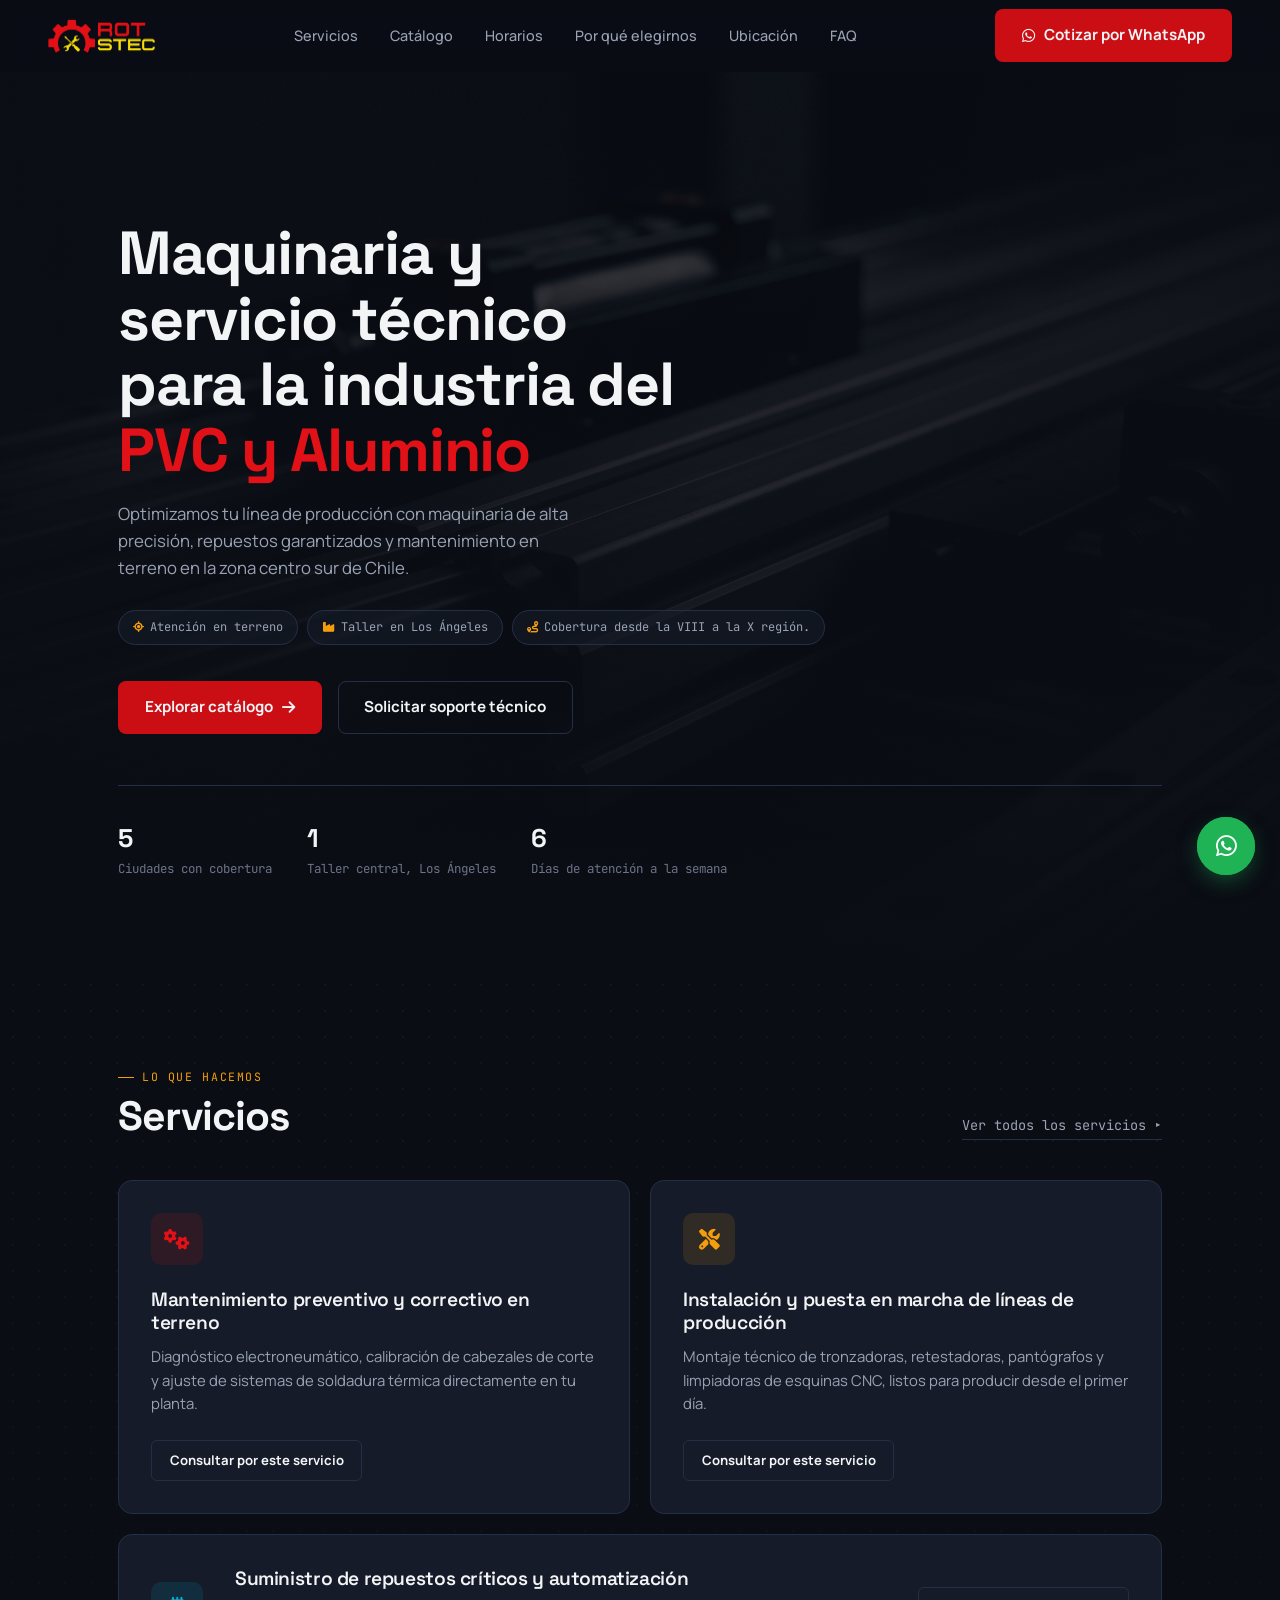
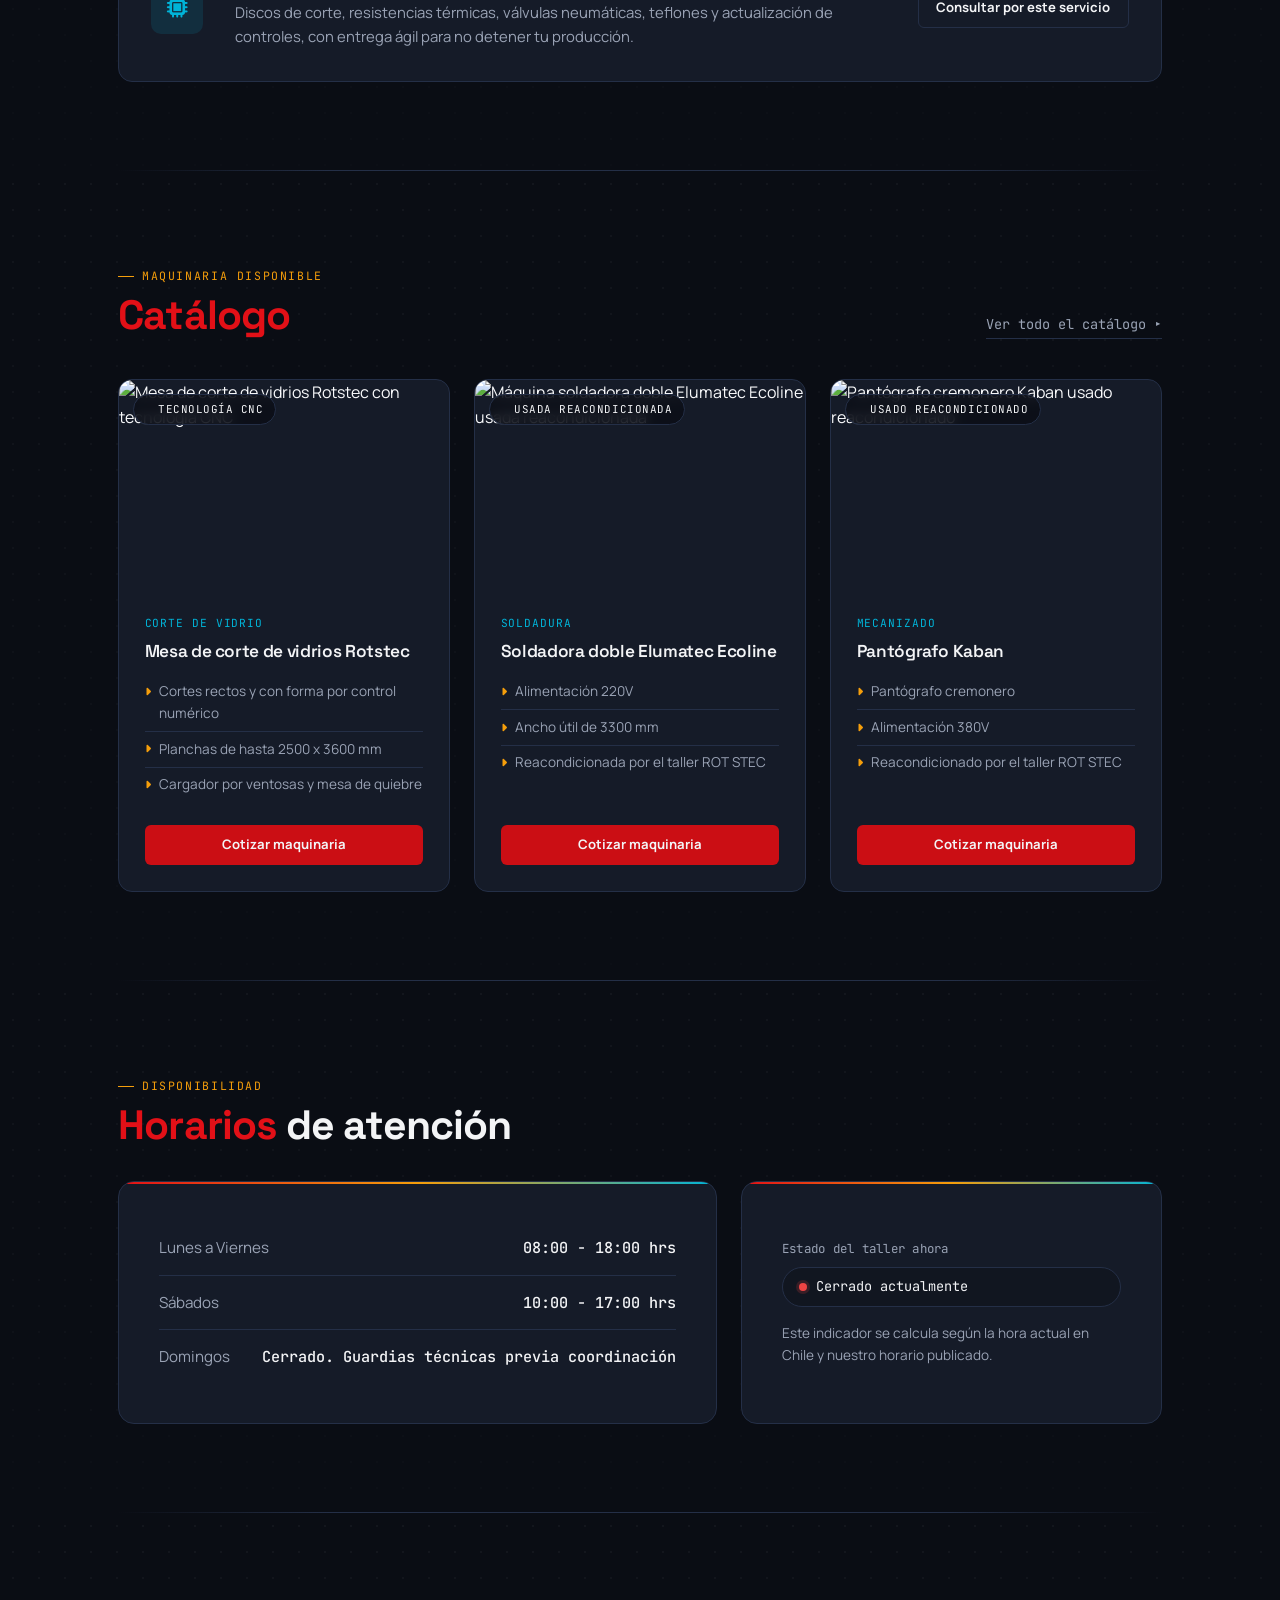
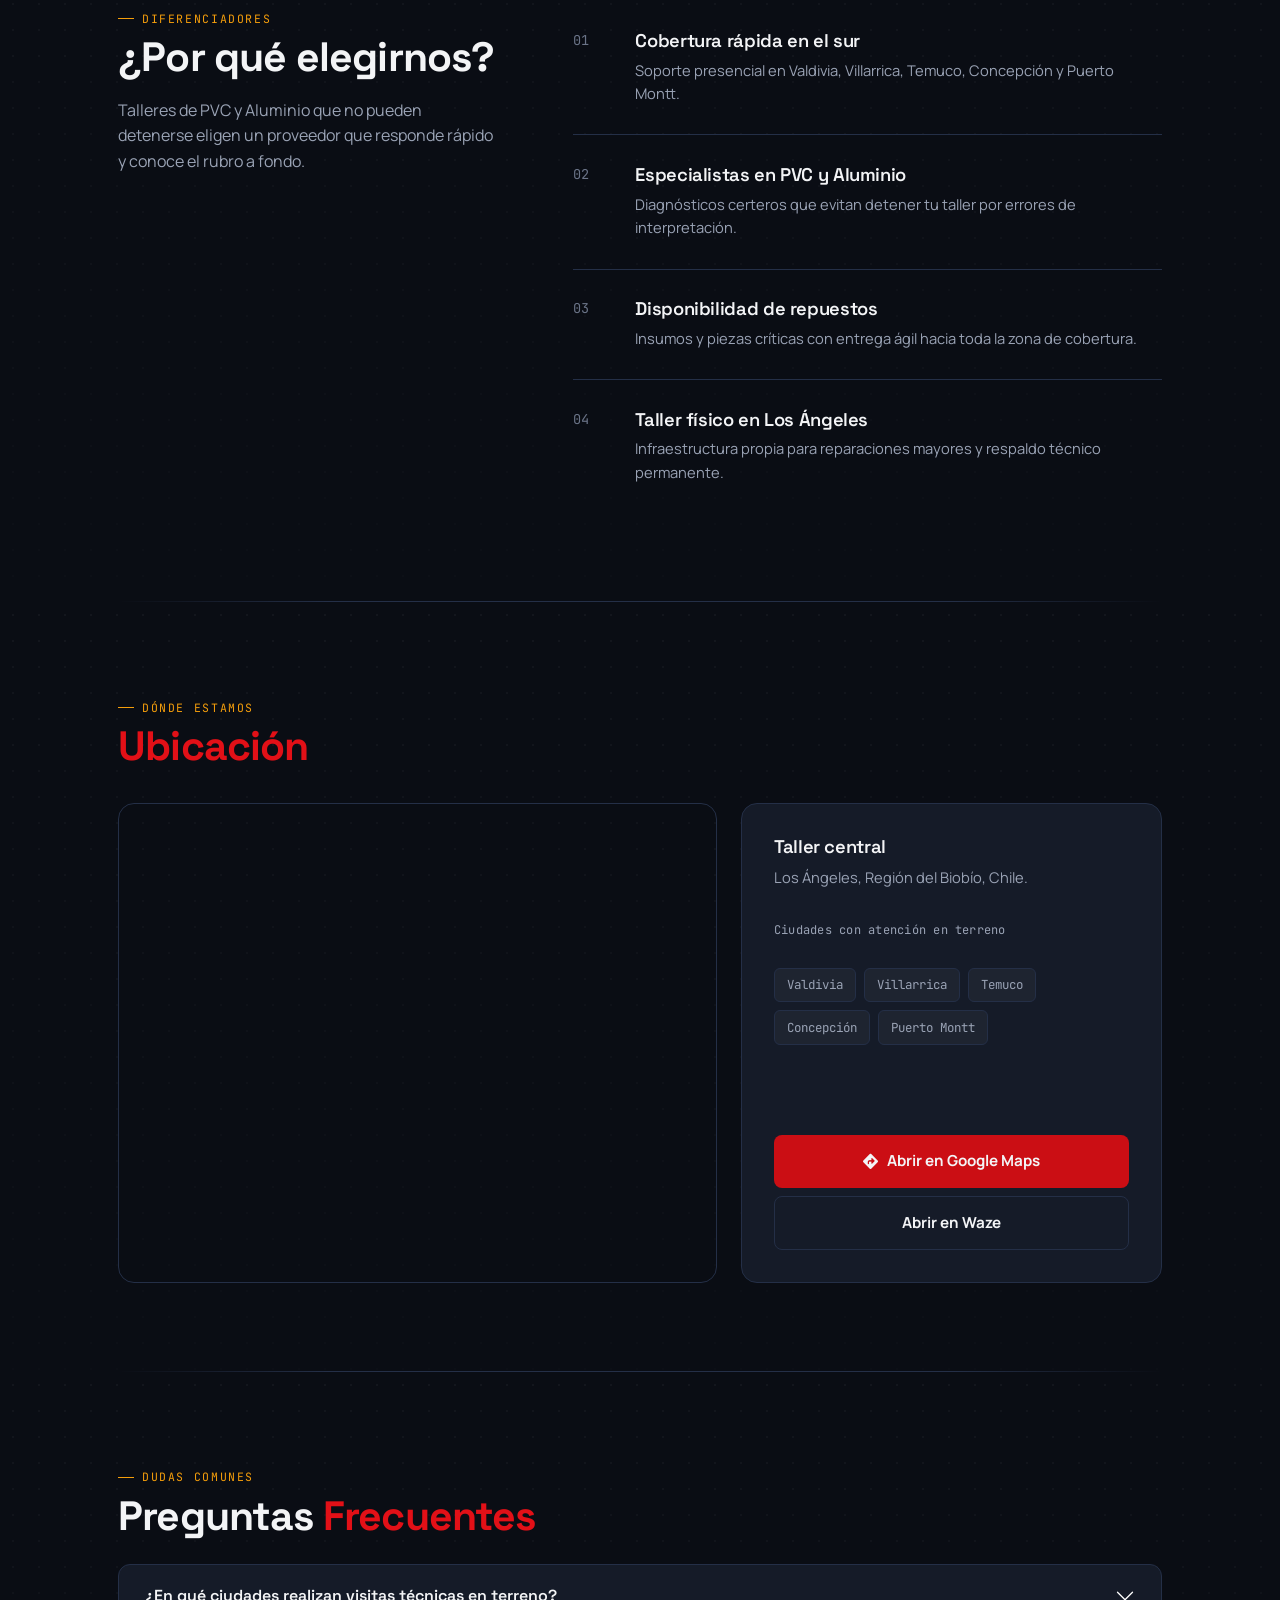
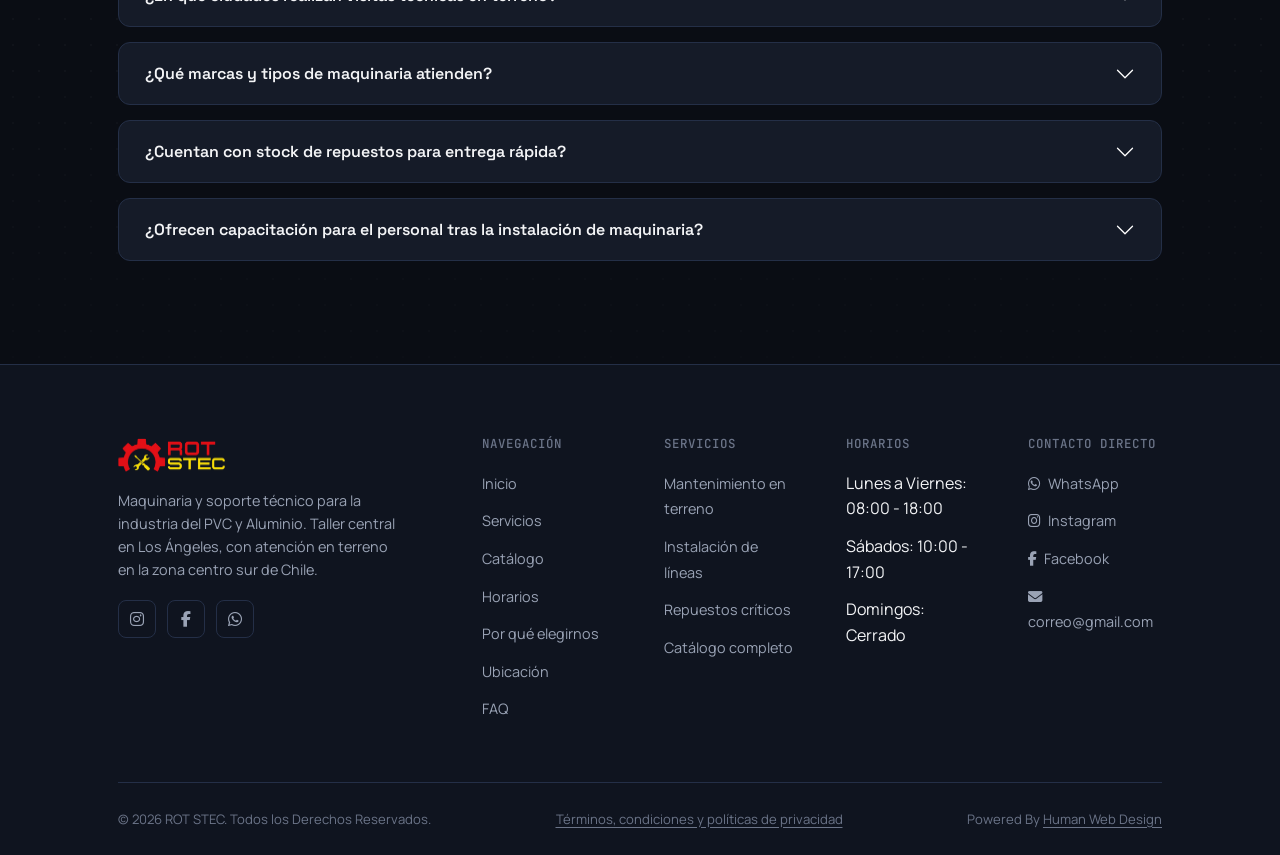
==== index.html @ ff7101bb "first commit" ====
<!DOCTYPE html>
<html lang="es">
<head>
<meta charset="UTF-8">
<meta name="viewport" content="width=device-width, initial-scale=1.0">
<title>ROT STEC | Maquinaria y Servicio Técnico para PVC y Aluminio</title>
<meta name="description" content="Maquinaria industrial, repuestos críticos y servicio técnico en terreno para talleres de PVC y Aluminio en Valdivia, Villarrica, Temuco, Concepción y Puerto Montt. Taller central en Los Ángeles, Biobío.">

<link rel="preconnect" href="https://fonts.googleapis.com">
<link rel="preconnect" href="https://fonts.gstatic.com" crossorigin>
<link href="https://fonts.googleapis.com/css2?family=Space+Grotesk:wght@500;600;700&family=Manrope:wght@400;500;600;700;800&family=JetBrains+Mono:wght@400;500&display=swap" rel="stylesheet">

<link href="https://cdn.jsdelivr.net/npm/bootstrap@5.3.3/dist/css/bootstrap.min.css" rel="stylesheet">
<link rel="stylesheet" href="https://cdnjs.cloudflare.com/ajax/libs/font-awesome/6.5.1/css/all.min.css">
<link rel="stylesheet" href="assets/css/style.css">
</head>
<body>

<!-- ===================== WHATSAPP FLOTANTE ===================== -->
<a class="wa-float" href="https://wa.me/569XXXXXXXX?text=Hola%20ROT%20STEC,%20necesito%20cotizar%20maquinaria%20o%20servicio%20técnico" target="_blank" rel="noopener noreferrer" aria-label="Escríbenos por WhatsApp">
  <i class="fa-brands fa-whatsapp"></i>
  <span class="wa-tooltip">¡Escríbenos por WhatsApp!</span>
</a>

<!-- ===================== NAVBAR ===================== -->
<nav class="navbar-custom" id="mainNavbar">
  <div class="container-fluid px-3 px-lg-5">
    <div class="nav-inner">
      <a href="index.html" class="brand-logo">
        <img src="logo.png" alt="ROT STEC" onerror="this.style.display='none'; this.nextElementSibling.style.display='flex';">
      </a>

      <div class="nav-links">
        <a href="servicios.html" class="nav-link-custom">Servicios</a>
        <a href="catalogo.html" class="nav-link-custom">Catálogo</a>
        <a href="#horarios" class="nav-link-custom">Horarios</a>
        <a href="#por-que-elegirnos" class="nav-link-custom">Por qué elegirnos</a>
        <a href="#ubicacion" class="nav-link-custom">Ubicación</a>
        <a href="#faq" class="nav-link-custom">FAQ</a>
      </div>

      <div class="d-flex align-items-center gap-2">
        <a href="https://wa.me/569XXXXXXXX?text=Hola%20ROT%20STEC,%20necesito%20cotizar%20maquinaria%20o%20servicio%20técnico" target="_blank" rel="noopener noreferrer" class="btn-custom btn-primary-custom d-none d-lg-inline-flex">
          <i class="fa-brands fa-whatsapp"></i> Cotizar por WhatsApp
        </a>
        <button class="navbar-toggler-custom" id="menuToggle" aria-label="Abrir menú" aria-expanded="false">
          <i class="fa-solid fa-bars" id="menuIcon"></i>
        </button>
      </div>
    </div>
  </div>

  <div class="mobile-menu" id="mobileMenu">
    <a href="servicios.html" class="nav-link-custom">Servicios</a>
    <a href="catalogo.html" class="nav-link-custom">Catálogo</a>
    <a href="#horarios" class="nav-link-custom">Horarios</a>
    <a href="#por-que-elegirnos" class="nav-link-custom">Por qué elegirnos</a>
    <a href="#ubicacion" class="nav-link-custom">Ubicación</a>
    <a href="#faq" class="nav-link-custom">FAQ</a>
    <a href="https://wa.me/569XXXXXXXX?text=Hola%20ROT%20STEC,%20necesito%20cotizar%20maquinaria%20o%20servicio%20técnico" target="_blank" rel="noopener noreferrer" class="btn-custom btn-primary-custom justify-content-center mt-2">
      <i class="fa-brands fa-whatsapp"></i> Cotizar por WhatsApp
    </a>
  </div>
</nav>

<!-- ===================== HERO ===================== -->
<header class="hero">
  <div class="hero-bg"></div>
  <div class="container hero-content px-3 px-lg-5">
    <h1 class="hero-title mt-3">Maquinaria y servicio técnico para la industria del <span class="hl">PVC y Aluminio</span></h1>
    <p class="hero-sub">Optimizamos tu línea de producción con maquinaria de alta precisión, repuestos garantizados y mantenimiento en terreno en la zona centro sur de Chile.</p>

    <div class="hero-badges">
      <span class="hero-badge"><i class="fa-solid fa-location-crosshairs"></i> Atención en terreno</span>
      <span class="hero-badge"><i class="fa-solid fa-industry"></i> Taller en Los Ángeles</span>
      <span class="hero-badge"><i class="fa-solid fa-route"></i> Cobertura desde la VIII a la X región.</span>
    </div>

    <div class="hero-cta">
      <a href="catalogo.html" class="btn-custom btn-primary-custom">Explorar catálogo <i class="fa-solid fa-arrow-right"></i></a>
      <a href="servicios.html" class="btn-custom btn-outline-custom">Solicitar soporte técnico</a>
    </div>

    <div class="hero-stats">
      <div>
        <div class="hero-stat-num">5</div>
        <div class="hero-stat-label">Ciudades con cobertura</div>
      </div>
      <div>
        <div class="hero-stat-num">1</div>
        <div class="hero-stat-label">Taller central, Los Ángeles</div>
      </div>
      <div>
        <div class="hero-stat-num">6</div>
        <div class="hero-stat-label">Días de atención a la semana</div>
      </div>
    </div>
  </div>
</header>

<!-- ===================== SERVICIOS (preview) ===================== -->
<section id="servicios" class="grid-bg">
  <div class="container px-3 px-lg-5">
    <div class="section-head reveal">
      <div>
        <div class="eyebrow">Lo que hacemos</div>
        <h2 class="section-title">Servicios</h2>
      </div>
      <a href="servicios.html" class="section-link">Ver todos los servicios ▸</a>
    </div>

    <div class="services-grid">
      <div class="card-custom reveal" data-service="mantenimiento">
        <div class="card-icon icon-orange"><i class="fa-solid fa-gears"></i></div>
        <h3>Mantenimiento preventivo y correctivo en terreno</h3>
        <p>Diagnóstico electroneumático, calibración de cabezales de corte y ajuste de sistemas de soldadura térmica directamente en tu planta.</p>
        <a href="https://wa.me/569XXXXXXXX?text=Hola%20ROT%20STEC,%20quiero%20consultar%20por%20mantenimiento%20preventivo%20y%20correctivo" target="_blank" rel="noopener noreferrer" class="btn-custom btn-outline-custom btn-sm-custom">Consultar por este servicio</a>
      </div>

      <div class="card-custom reveal" data-service="instalacion">
        <div class="card-icon icon-amber"><i class="fa-solid fa-screwdriver-wrench"></i></div>
        <h3>Instalación y puesta en marcha de líneas de producción</h3>
        <p>Montaje técnico de tronzadoras, retestadoras, pantógrafos y limpiadoras de esquinas CNC, listos para producir desde el primer día.</p>
        <a href="https://wa.me/569XXXXXXXX?text=Hola%20ROT%20STEC,%20quiero%20consultar%20por%20instalación%20y%20puesta%20en%20marcha" target="_blank" rel="noopener noreferrer" class="btn-custom btn-outline-custom btn-sm-custom">Consultar por este servicio</a>
      </div>

      <div class="card-custom reveal" data-service="repuestos">
        <div class="svc-inner">
          <div class="card-icon icon-blue"><i class="fa-solid fa-microchip"></i></div>
          <div style="flex:1; min-width:240px;">
            <h3>Suministro de repuestos críticos y automatización</h3>
            <p style="margin-bottom:0;">Discos de corte, resistencias térmicas, válvulas neumáticas, teflones y actualización de controles, con entrega ágil para no detener tu producción.</p>
          </div>
          <a href="https://wa.me/569XXXXXXXX?text=Hola%20ROT%20STEC,%20quiero%20consultar%20por%20repuestos%20y%20automatización" target="_blank" rel="noopener noreferrer" class="btn-custom btn-outline-custom btn-sm-custom">Consultar por este servicio</a>
        </div>
      </div>
    </div>
  </div>
</section>

<div class="container px-3 px-lg-5"><div class="section-divider"></div></div>

<!-- ===================== CATALOGO (preview) ===================== -->
<section id="catalogo" class="grid-bg">
  <div class="container px-3 px-lg-5">
    <div class="section-head reveal">
      <div>
        <div class="eyebrow">Maquinaria disponible</div>
        <h2 class="section-title"><span>Catálogo</span></h2>
      </div>
      <a href="catalogo.html" class="section-link">Ver todo el catálogo ▸</a>
    </div>

    <div class="row g-4">
      <div class="col-md-4">
        <div class="product-card reveal" data-product="mesa-corte-vidrios">
          <div class="product-img-wrap">
            <img class="product-img" src="https://www.rotstec.cl/gallery/IMG_7389.jpeg?ts=1752714730" alt="Mesa de corte de vidrios Rotstec con tecnología CNC" loading="lazy">
            <span class="availability-badge condition"><span class="dot"></span> Tecnología CNC</span>
          </div>
          <div class="product-body">
            <div class="product-tag">Corte de vidrio</div>
            <h3>Mesa de corte de vidrios Rotstec</h3>
            <ul class="product-specs">
              <li><i class="fa-solid fa-caret-right"></i> Cortes rectos y con forma por control numérico</li>
              <li><i class="fa-solid fa-caret-right"></i> Planchas de hasta 2500 x 3600 mm</li>
              <li><i class="fa-solid fa-caret-right"></i> Cargador por ventosas y mesa de quiebre</li>
            </ul>
            <a href="https://wa.me/569XXXXXXXX?text=Hola%20ROT%20STEC,%20quiero%20cotizar%20la%20Mesa%20de%20corte%20de%20vidrios%20Rotstec" target="_blank" rel="noopener noreferrer" class="btn-custom btn-primary-custom btn-sm-custom mt-auto">Cotizar maquinaria</a>
          </div>
        </div>
      </div>

      <div class="col-md-4">
        <div class="product-card reveal" data-product="soldadora-doble-elumatec">
          <div class="product-img-wrap">
            <img class="product-img" src="https://www.rotstec.cl/gallery_gen/e50886fe3aa11b34d487fdb6d806aa4d_fit.jpg?ts=1752714730" alt="Máquina soldadora doble Elumatec Ecoline usada reacondicionada" loading="lazy">
            <span class="availability-badge condition"><span class="dot"></span> Usada reacondicionada</span>
          </div>
          <div class="product-body">
            <div class="product-tag">Soldadura</div>
            <h3>Soldadora doble Elumatec Ecoline</h3>
            <ul class="product-specs">
              <li><i class="fa-solid fa-caret-right"></i> Alimentación 220V</li>
              <li><i class="fa-solid fa-caret-right"></i> Ancho útil de 3300 mm</li>
              <li><i class="fa-solid fa-caret-right"></i> Reacondicionada por el taller ROT STEC</li>
            </ul>
            <a href="https://wa.me/569XXXXXXXX?text=Hola%20ROT%20STEC,%20quiero%20cotizar%20la%20Soldadora%20doble%20Elumatec%20Ecoline" target="_blank" rel="noopener noreferrer" class="btn-custom btn-primary-custom btn-sm-custom mt-auto">Cotizar maquinaria</a>
          </div>
        </div>
      </div>

      <div class="col-md-4">
        <div class="product-card reveal" data-product="pantografo-kaban">
          <div class="product-img-wrap">
            <img class="product-img" src="https://www.rotstec.cl/gallery_gen/ede252c69b9754bd06a431ad2d59da20_fit.jpg?ts=1752714730" alt="Pantógrafo cremonero Kaban usado reacondicionado" loading="lazy">
            <span class="availability-badge condition"><span class="dot"></span> Usado reacondicionado</span>
          </div>
          <div class="product-body">
            <div class="product-tag">Mecanizado</div>
            <h3>Pantógrafo Kaban</h3>
            <ul class="product-specs">
              <li><i class="fa-solid fa-caret-right"></i> Pantógrafo cremonero</li>
              <li><i class="fa-solid fa-caret-right"></i> Alimentación 380V</li>
              <li><i class="fa-solid fa-caret-right"></i> Reacondicionado por el taller ROT STEC</li>
            </ul>
            <a href="https://wa.me/569XXXXXXXX?text=Hola%20ROT%20STEC,%20quiero%20cotizar%20el%20Pantógrafo%20Kaban" target="_blank" rel="noopener noreferrer" class="btn-custom btn-primary-custom btn-sm-custom mt-auto">Cotizar maquinaria</a>
          </div>
        </div>
      </div>
    </div>
  </div>
</section>

<div class="container px-3 px-lg-5"><div class="section-divider"></div></div>

<!-- ===================== HORARIOS ===================== -->
<section id="horarios" class="grid-bg">
  <div class="container px-3 px-lg-5">
    <div class="eyebrow reveal">Disponibilidad</div>
    <h2 class="section-title reveal"><span>Horarios</span> de atención</h2>

    <div class="row g-4 mt-2 align-items-stretch">
      <div class="col-lg-7">
        <div class="hours-panel reveal">
          <div class="hours-row">
            <span class="day">Lunes a Viernes</span>
            <span class="time">08:00 - 18:00 hrs</span>
          </div>
          <div class="hours-row">
            <span class="day">Sábados</span>
            <span class="time">10:00 - 17:00 hrs</span>
          </div>
          <div class="hours-row">
            <span class="day">Domingos</span>
            <span class="time">Cerrado. Guardias técnicas previa coordinación</span>
          </div>
        </div>
      </div>

      <div class="col-lg-5">
        <div class="hours-panel reveal d-flex flex-column justify-content-center h-100">
          <p class="mono text-muted-custom mb-2" style="font-size:0.78rem;">Estado del taller ahora</p>
          <div id="statusPill" class="status-pill">
            <span class="status-dot" id="statusDot"></span>
            <span id="statusText">Verificando horario...</span>
          </div>
          <p class="text-muted-custom mt-3 mb-0" style="font-size:0.85rem;">Este indicador se calcula según la hora actual en Chile y nuestro horario publicado.</p>
        </div>
      </div>
    </div>
  </div>
</section>

<div class="container px-3 px-lg-5"><div class="section-divider"></div></div>

<!-- ===================== POR QUE ELEGIRNOS ===================== -->
<section id="por-que-elegirnos" class="grid-bg">
  <div class="container px-3 px-lg-5">
    <div class="row g-5">
      <div class="col-lg-5 reveal">
        <div class="eyebrow">Diferenciadores</div>
        <h2 class="section-title">¿Por qué elegirnos?</h2>
        <p class="text-muted-custom mt-3" style="max-width:38ch;">Talleres de PVC y Aluminio que no pueden detenerse eligen un proveedor que responde rápido y conoce el rubro a fondo.</p>
      </div>
      <div class="col-lg-7">
        <div class="pillar reveal">
          <span class="pillar-num">01</span>
          <div>
            <h3>Cobertura rápida en el sur</h3>
            <p>Soporte presencial en Valdivia, Villarrica, Temuco, Concepción y Puerto Montt.</p>
          </div>
        </div>
        <div class="pillar reveal">
          <span class="pillar-num">02</span>
          <div>
            <h3>Especialistas en PVC y Aluminio</h3>
            <p>Diagnósticos certeros que evitan detener tu taller por errores de interpretación.</p>
          </div>
        </div>
        <div class="pillar reveal">
          <span class="pillar-num">03</span>
          <div>
            <h3>Disponibilidad de repuestos</h3>
            <p>Insumos y piezas críticas con entrega ágil hacia toda la zona de cobertura.</p>
          </div>
        </div>
        <div class="pillar reveal">
          <span class="pillar-num">04</span>
          <div>
            <h3>Taller físico en Los Ángeles</h3>
            <p>Infraestructura propia para reparaciones mayores y respaldo técnico permanente.</p>
          </div>
        </div>
      </div>
    </div>
  </div>
</section>

<div class="container px-3 px-lg-5"><div class="section-divider"></div></div>

<!-- ===================== UBICACION ===================== -->
<section id="ubicacion" class="grid-bg">
  <div class="container px-3 px-lg-5">
    <div class="eyebrow reveal">Dónde estamos</div>
    <h2 class="section-title reveal"><span>Ubicación</span></h2>

    <div class="row g-4 mt-2 align-items-stretch">
      <div class="col-lg-7">
        <div class="map-wrap reveal">
          <iframe
            src="https://www.google.com/maps?q=Los+%C3%81ngeles,+Biob%C3%ADo,+Chile&output=embed"
            loading="lazy"
            referrerpolicy="no-referrer-when-downgrade"
            title="Ubicación del taller ROT STEC en Los Ángeles, Biobío">
          </iframe>
        </div>
      </div>

      <div class="col-lg-5">
        <div class="map-card reveal h-100 d-flex flex-column">
          <h3 style="font-size:1.15rem; font-weight:600;">Taller central</h3>
          <p class="text-muted-custom" style="font-size:0.92rem;">Los Ángeles, Región del Biobío, Chile.</p>

          <p class="mono text-muted-custom mt-3 mb-2" style="font-size:0.75rem;">Ciudades con atención en terreno</p>
          <div class="coverage-badges">
            <span class="coverage-badge">Valdivia</span>
            <span class="coverage-badge">Villarrica</span>
            <span class="coverage-badge">Temuco</span>
            <span class="coverage-badge">Concepción</span>
            <span class="coverage-badge">Puerto Montt</span>
          </div>

          <div class="mt-auto d-flex flex-column gap-2">
            <a href="https://www.google.com/maps?q=Los+%C3%81ngeles,+Biob%C3%ADo,+Chile" target="_blank" rel="noopener noreferrer" class="btn-custom btn-primary-custom justify-content-center">
              <i class="fa-solid fa-diamond-turn-right"></i> Abrir en Google Maps
            </a>
            <a href="https://waze.com/ul?q=Los%20Angeles%20Biobio%20Chile" target="_blank" rel="noopener noreferrer" class="btn-custom btn-outline-custom justify-content-center">
              Abrir en Waze
            </a>
          </div>
        </div>
      </div>
    </div>
  </div>
</section>

<div class="container px-3 px-lg-5"><div class="section-divider"></div></div>

<!-- ===================== FAQ ===================== -->
<section id="faq" class="grid-bg">
  <div class="container px-3 px-lg-5">
    <div class="eyebrow reveal">Dudas comunes</div>
    <h2 class="section-title reveal">Preguntas <span>Frecuentes</span></h2>

    <div class="accordion accordion-custom mt-4 reveal" id="faqAccordion">
      <div class="accordion-item">
        <h3 class="accordion-header">
          <button class="accordion-button collapsed" type="button" data-bs-toggle="collapse" data-bs-target="#faq1">
            ¿En qué ciudades realizan visitas técnicas en terreno?
          </button>
        </h3>
        <div id="faq1" class="accordion-collapse collapse" data-bs-parent="#faqAccordion">
          <div class="accordion-body">
            Atendemos en terreno Valdivia, Villarrica, Temuco, Concepción, Puerto Montt y localidades cercanas dentro de la zona centro sur de Chile, con base de operaciones en nuestro taller central en Los Ángeles.
          </div>
        </div>
      </div>

      <div class="accordion-item">
        <h3 class="accordion-header">
          <button class="accordion-button collapsed" type="button" data-bs-toggle="collapse" data-bs-target="#faq2">
            ¿Qué marcas y tipos de maquinaria atienden?
          </button>
        </h3>
        <div id="faq2" class="accordion-collapse collapse" data-bs-parent="#faqAccordion">
          <div class="accordion-body">
            Trabajamos con tronzadoras, soldadoras, pantógrafos, retestadoras y líneas completas de producción para PVC y Aluminio, independiente de la marca instalada en tu planta.
          </div>
        </div>
      </div>

      <div class="accordion-item">
        <h3 class="accordion-header">
          <button class="accordion-button collapsed" type="button" data-bs-toggle="collapse" data-bs-target="#faq3">
            ¿Cuentan con stock de repuestos para entrega rápida?
          </button>
        </h3>
        <div id="faq3" class="accordion-collapse collapse" data-bs-parent="#faqAccordion">
          <div class="accordion-body">
            Sí, mantenemos stock de repuestos críticos como discos de corte, resistencias térmicas, válvulas neumáticas y teflones, con despacho ágil hacia toda nuestra zona de cobertura.
          </div>
        </div>
      </div>

      <div class="accordion-item">
        <h3 class="accordion-header">
          <button class="accordion-button collapsed" type="button" data-bs-toggle="collapse" data-bs-target="#faq4">
            ¿Ofrecen capacitación para el personal tras la instalación de maquinaria?
          </button>
        </h3>
        <div id="faq4" class="accordion-collapse collapse" data-bs-parent="#faqAccordion">
          <div class="accordion-body">
            Sí, toda instalación incluye una puesta en marcha guiada y capacitación operativa para que tu equipo trabaje con la maquinaria de forma segura y eficiente desde el primer día.
          </div>
        </div>
      </div>
    </div>
  </div>
</section>

<!-- ===================== FOOTER ===================== -->
<footer>
  <div class="container px-3 px-lg-5">
    <div class="row g-5">
      <div class="col-lg-4 col-md-6">
        <a href="index.html" class="brand-logo">
          <img src="logo.png" alt="ROT STEC" style="max-height:70px;" onerror="this.style.display='none'; this.nextElementSibling.style.display='flex';">
          <span class="brand-fallback" style="display:none;">RS</span>
        </a>
        <p class="footer-brand-desc">Maquinaria y soporte técnico para la industria del PVC y Aluminio. Taller central en Los Ángeles, con atención en terreno en la zona centro sur de Chile.</p>
        <div class="social-row">
          <a href="https://www.instagram.com/rotstec_spa/" target="_blank" rel="noopener noreferrer" class="social-icon" aria-label="Instagram"><i class="fa-brands fa-instagram"></i></a>
          <a href="https://www.facebook.com/people/Rotstec-Spa/100063763984737/?mibextid=LQQJ4d&rdid=R2d4kxTWu5g2Md4p&share_url=https%253A%252F%252Fwww.facebook.com%252Fshare%252F19QdhXApWS%252F%253Fmibextid%253DLQQJ4d" target="_blank" rel="noopener noreferrer" class="social-icon" aria-label="Facebook"><i class="fa-brands fa-facebook-f"></i></a>
          <a href="https://wa.me/569XXXXXXXX?text=Hola%20ROT%20STEC,%20necesito%20cotizar%20maquinaria%20o%20servicio%20técnico" target="_blank" rel="noopener noreferrer" class="social-icon" aria-label="WhatsApp"><i class="fa-brands fa-whatsapp"></i></a>
        </div>
      </div>

      <div class="col-lg-2 col-md-6 footer-col">
        <h4>Navegación</h4>
        <ul>
          <li><a href="index.html">Inicio</a></li>
          <li><a href="index.html#servicios">Servicios</a></li>
          <li><a href="index.html#catalogo">Catálogo</a></li>
          <li><a href="index.html#horarios">Horarios</a></li>
          <li><a href="index.html#por-que-elegirnos">Por qué elegirnos</a></li>
          <li><a href="index.html#ubicacion">Ubicación</a></li>
          <li><a href="index.html#faq">FAQ</a></li>
        </ul>
      </div>

      <div class="col-lg-2 col-md-6 footer-col">
        <h4>Servicios</h4>
        <ul>
          <li><a href="servicios.html">Mantenimiento en terreno</a></li>
          <li><a href="servicios.html">Instalación de líneas</a></li>
          <li><a href="servicios.html">Repuestos críticos</a></li>
          <li><a href="catalogo.html">Catálogo completo</a></li>
        </ul>
      </div>

      <div class="col-lg-2 col-md-6 footer-col">
        <h4>Horarios</h4>
        <ul>
          <li>Lunes a Viernes: 08:00 - 18:00</li>
          <li>Sábados: 10:00 - 17:00</li>
          <li>Domingos: Cerrado</li>
        </ul>
      </div>

      <div class="col-lg-2 col-md-6 footer-col">
        <h4>Contacto directo</h4>
        <ul>
          <li><a href="https://wa.me/569XXXXXXXX?text=Hola%20ROT%20STEC,%20necesito%20cotizar%20maquinaria%20o%20servicio%20técnico" target="_blank" rel="noopener noreferrer"><i class="fa-brands fa-whatsapp me-1"></i> WhatsApp</a></li>
          <li><a href="https://www.instagram.com/rotstec_spa/" target="_blank" rel="noopener noreferrer"><i class="fa-brands fa-instagram me-1"></i> Instagram</a></li>
          <li><a href="https://www.facebook.com/people/Rotstec-Spa/100063763984737/?mibextid=LQQJ4d&rdid=R2d4kxTWu5g2Md4p&share_url=https%253A%252F%252Fwww.facebook.com%252Fshare%252F19QdhXApWS%252F%253Fmibextid%253DLQQJ4d" target="_blank" rel="noopener noreferrer"><i class="fa-brands fa-facebook-f me-1"></i> Facebook</a></li>
          <li><a href="mailto:correo@gmail.com"><i class="fa-solid fa-envelope me-1"></i> correo@gmail.com</a></li>
        </ul>
      </div>
    </div>

    <div class="footer-bottom">
      <div>© 2026 ROT STEC. Todos los Derechos Reservados.</div>
      <div><a href="#">Términos, condiciones y políticas de privacidad</a></div>
      <div>Powered By <a href="https://www.humanwebdesign.cl" target="_blank" rel="noopener noreferrer">Human Web Design</a></div>
    </div>
  </div>
</footer>

<script src="https://cdn.jsdelivr.net/npm/bootstrap@5.3.3/dist/js/bootstrap.bundle.min.js"></script>
<script src="assets/js/main.js"></script>
</body>
</html>
---- assets/css/style.css ----
/* =========================================================
   ROT STEC : assets/css/style.css
   Estilos globales: variables, layout, componentes y utilidades
   ========================================================= */

:root{
  --bg-primary:#0a0d14;
  --bg-secondary:#0f141f;
  --card:#151b28;
  --card-alt:#1a2133;
  --border:#242f47;
  --text:#f3f4f6;
  --text-muted:#9aa3b5;
  --text-dim:#6b7488;
  --orange:#e21017;
  --orange-deep:#cb0e14;
  --amber:#f59e0b;
  --blue:#00b4d8;
  --green:#22c55e;
  --red:#ef4444;

  --ease-out: cubic-bezier(0.23, 1, 0.32, 1);
  --ease-in-out: cubic-bezier(0.77, 0, 0.175, 1);
  --ease-drawer: cubic-bezier(0.32, 0.72, 0, 1);

  --font-display:'Space Grotesk', sans-serif;
  --font-body:'Manrope', sans-serif;
  --font-mono:'JetBrains Mono', monospace;
}

*{box-sizing:border-box;}
html{scroll-behavior:smooth;}

body{
  background:var(--bg-primary);
  color:var(--text);
  font-family:var(--font-body);
  line-height:1.6;
  -webkit-font-smoothing:antialiased;
  overflow-x:hidden;
}

h1,h2,h3,h4,.font-display{
  font-family:var(--font-display);
  letter-spacing:-0.02em;
}

.mono{font-family:var(--font-mono); letter-spacing:0.02em;}

a{color:inherit; text-decoration:none;}
a:focus-visible, button:focus-visible, .nav-link:focus-visible{
  outline:2px solid var(--amber);
  outline-offset:3px;
  border-radius:4px;
}

::selection{background:var(--orange-deep); color:var(--text);}

/* ===== Grid / dot matrix background ===== */
.grid-bg{position:relative;}
.grid-bg::before{
  content:"";
  position:absolute;
  inset:0;
  background-image:radial-gradient(circle, rgba(255,255,255,0.045) 1px, transparent 1px);
  background-size:26px 26px;
  pointer-events:none;
  mask-image:linear-gradient(to bottom, rgba(0,0,0,0.9), rgba(0,0,0,0.3));
}

.section-divider{
  height:1px;
  width:100%;
  background:linear-gradient(90deg, transparent, var(--border) 20%, var(--border) 80%, transparent);
}

/* ===== Utility ===== */
.accent-orange{color:var(--orange);}
.accent-amber{color:var(--amber);}
.accent-blue{color:var(--blue);}
.text-muted-custom{color:var(--text-muted);}

.eyebrow{
  font-family:var(--font-mono);
  font-size:0.72rem;
  letter-spacing:0.14em;
  text-transform:uppercase;
  color:var(--amber);
  display:inline-flex;
  align-items:center;
  gap:8px;
}
.eyebrow::before{
  content:"";
  width:16px;
  height:1px;
  background:var(--amber);
  display:inline-block;
}

.section-head{
  display:flex;
  justify-content:space-between;
  align-items:flex-end;
  flex-wrap:wrap;
  gap:1rem;
  margin-bottom:2.5rem;
}
.section-title{
  font-size:clamp(1.9rem, 3.2vw, 2.7rem);
  font-weight:700;
  line-height:1.15;
  margin:0.4rem 0 0 0;
}
.section-title span{color:var(--orange);}

.section-link{
  font-family:var(--font-mono);
  font-size:0.85rem;
  color:var(--text-muted);
  border-bottom:1px solid var(--border);
  padding-bottom:2px;
  white-space:nowrap;
  transition:color 160ms var(--ease-out), border-color 160ms var(--ease-out);
}
.section-link:hover{color:var(--amber); border-color:var(--amber);}

section{padding:5.5rem 0;}
@media (max-width:767px){ section{padding:3.5rem 0;} }

/* ===== Breadcrumbs ===== */
.breadcrumbs{
  display:flex;
  align-items:center;
  gap:0.5rem;
  font-family:var(--font-mono);
  font-size:0.8rem;
  color:var(--text-dim);
  margin-bottom:1.4rem;
}
.breadcrumbs a{color:var(--text-dim); transition:color 160ms var(--ease-out);}
.breadcrumbs a:hover{color:var(--amber);}
.breadcrumbs i{font-size:0.65rem;}
.breadcrumbs .current{color:var(--text-muted);}

/* ===== Buttons ===== */
.btn-custom{
  display:inline-flex;
  align-items:center;
  justify-content:center;
  gap:0.6rem;
  padding:0.85rem 1.6rem;
  font-family:var(--font-body);
  font-weight:700;
  font-size:0.95rem;
  border-radius:8px;
  border:1px solid transparent;
  transition:transform 160ms var(--ease-out), background 160ms var(--ease-out), border-color 160ms var(--ease-out), box-shadow 160ms var(--ease-out);
  cursor:pointer;
  white-space:nowrap;
}
.btn-custom:active{transform:scale(0.97);}

.btn-primary-custom{
  background:var(--orange-deep);
  color:var(--text);
  box-shadow:0 0 0 0 rgba(203,14,20,0);
}
.btn-primary-custom:hover{
  background:#a90c11;
  color:var(--text);
  box-shadow:0 6px 24px -8px rgba(203,14,20,0.45);
}

.btn-outline-custom{
  background:transparent;
  color:var(--text);
  border-color:var(--border);
}
.btn-outline-custom:hover{
  border-color:var(--text-muted);
  background:rgba(255,255,255,0.03);
  color:var(--text);
}

.btn-sm-custom{
  padding:0.55rem 1.1rem;
  font-size:0.82rem;
  border-radius:6px;
}

.btn-block-custom{width:100%;}

/* ===== Floating WhatsApp ===== */
.wa-float{
  position:fixed;
  bottom:25px;
  right:25px;
  z-index:1050;
  width:58px;
  height:58px;
  border-radius:50%;
  background:#1fb355;
  display:flex;
  align-items:center;
  justify-content:center;
  color:#fff;
  font-size:1.5rem;
  box-shadow:0 8px 24px -6px rgba(31,179,85,0.55);
  transition:transform 200ms var(--ease-out);
}
.wa-float:active{transform:scale(0.94);}
.wa-float::after{
  content:"";
  position:absolute;
  inset:0;
  border-radius:50%;
  border:2px solid #1fb355;
  animation:wa-pulse 2.4s var(--ease-out) infinite;
}
@keyframes wa-pulse{
  0%{transform:scale(1); opacity:0.65;}
  100%{transform:scale(1.65); opacity:0;}
}
.wa-tooltip{
  position:absolute;
  right:70px;
  top:50%;
  transform:translateY(-50%) translateX(6px);
  background:var(--card);
  border:1px solid var(--border);
  color:var(--text);
  padding:0.5rem 0.9rem;
  border-radius:8px;
  font-size:0.82rem;
  white-space:nowrap;
  opacity:0;
  pointer-events:none;
  transition:opacity 160ms var(--ease-out), transform 160ms var(--ease-out);
}
.wa-float:hover .wa-tooltip{opacity:1; transform:translateY(-50%) translateX(0);}
@media (max-width:600px){ .wa-tooltip{display:none;} }

/* ===== Navbar ===== */
.navbar-custom{
  position:sticky;
  top:0;
  z-index:1040;
  background:rgba(10,13,20,0.55);
  backdrop-filter:blur(14px);
  -webkit-backdrop-filter:blur(14px);
  border-bottom:1px solid transparent;
  height:72px;
  transition:background 220ms var(--ease-out), border-color 220ms var(--ease-out);
}
.navbar-custom.scrolled{
  background:rgba(10,13,20,0.82);
  border-bottom:1px solid var(--border);
}
.navbar-custom .container-fluid{height:100%;}
.nav-inner{
  display:flex;
  align-items:center;
  justify-content:space-between;
  height:100%;
}
.brand-logo{
  display:flex;
  align-items:center;
  gap:0.6rem;
  font-family:var(--font-display);
  font-weight:700;
  font-size:1.15rem;
  color:var(--text);
}
.brand-logo img{height:36px; width:auto; display:block;}
.brand-fallback{
  height:36px;
  width:36px;
  border-radius:6px;
  background:linear-gradient(135deg, var(--orange), var(--amber));
  display:flex;
  align-items:center;
  justify-content:center;
  color:#0a0d14;
  font-weight:700;
  font-size:0.95rem;
}

.nav-links{
  display:flex;
  align-items:center;
  gap:2rem;
}
.nav-link-custom{
  font-size:0.9rem;
  color:var(--text-muted);
  font-weight:500;
  position:relative;
  padding:0.3rem 0;
  transition:color 160ms var(--ease-out);
}
.nav-link-custom::after{
  content:"";
  position:absolute;
  left:0; bottom:0;
  width:0; height:1px;
  background:var(--amber);
  transition:width 200ms var(--ease-out);
}
.nav-link-custom:hover{color:var(--text);}
.nav-link-custom:hover::after{width:100%;}
.nav-link-custom.active{color:var(--text);}
.nav-link-custom.active::after{width:100%;}

.navbar-toggler-custom{
  background:transparent;
  border:1px solid var(--border);
  border-radius:6px;
  width:42px;
  height:42px;
  display:none;
  align-items:center;
  justify-content:center;
  color:var(--text);
  font-size:1.1rem;
}

.mobile-menu{
  position:fixed;
  top:72px;
  left:0; right:0;
  background:var(--bg-secondary);
  border-bottom:1px solid var(--border);
  padding:1.5rem 1.25rem 2rem;
  display:flex;
  flex-direction:column;
  gap:1.1rem;
  transform:translateY(-8px);
  opacity:0;
  pointer-events:none;
  transition:opacity 200ms var(--ease-out), transform 200ms var(--ease-out);
  z-index:1039;
}
.mobile-menu.open{
  opacity:1;
  transform:translateY(0);
  pointer-events:auto;
}

@media (max-width:991px){
  .nav-links{display:none;}
  .navbar-toggler-custom{display:flex;}
}

/* ===== Hero (index) ===== */
.hero{
  min-height:100dvh;
  position:relative;
  display:flex;
  align-items:center;
  padding-top:5.5rem;
  padding-bottom:3rem;
}
.hero-bg{
  position:absolute;
  inset:0;
  background-image:
    linear-gradient(180deg, rgba(10,13,20,0.55) 0%, rgba(10,13,20,0.88) 65%, var(--bg-primary) 100%),
    linear-gradient(90deg, rgba(10,13,20,0.85) 0%, rgba(10,13,20,0.35) 55%, rgba(10,13,20,0.85) 100%),
    url('../../bg-hero.jpg');
  background-size:cover;
  background-position:center 40%;
  background-repeat:no-repeat;
  z-index:0;
}
.hero-content{position:relative; z-index:1;}

.hero-badges{
  display:flex;
  flex-wrap:wrap;
  gap:0.6rem;
  margin-top:1.75rem;
}
.hero-badge{
  font-family:var(--font-mono);
  font-size:0.75rem;
  color:var(--text-muted);
  border:1px solid var(--border);
  background:rgba(21,27,40,0.6);
  padding:0.45rem 0.85rem;
  border-radius:100px;
  display:inline-flex;
  align-items:center;
  gap:0.4rem;
}
.hero-badge i{color:var(--amber); font-size:0.7rem;}

.hero-title{
  font-size:clamp(2.3rem, 5vw, 3.8rem);
  font-weight:700;
  line-height:1.08;
  max-width:15ch;
}
.hero-title .hl{color:var(--orange);}

.hero-sub{
  font-size:1.05rem;
  color:var(--text-muted);
  max-width:46ch;
  margin-top:1.1rem;
}

.hero-cta{
  display:flex;
  flex-wrap:wrap;
  gap:1rem;
  margin-top:2.2rem;
}

.hero-stats{
  display:flex;
  gap:2.2rem;
  margin-top:3.2rem;
  padding-top:2rem;
  border-top:1px solid var(--border);
  flex-wrap:wrap;
}
.hero-stat-num{
  font-family:var(--font-display);
  font-size:1.6rem;
  font-weight:700;
  color:var(--text);
}
.hero-stat-label{
  font-size:0.78rem;
  color:var(--text-dim);
  font-family:var(--font-mono);
}

/* ===== Mini Hero (servicios / catalogo) ===== */
.mini-hero{
  position:relative;
  padding:8.5rem 0 3.5rem;
  border-bottom:1px solid var(--border);
  overflow:hidden;
}
.mini-hero::before{
  content:"";
  position:absolute;
  top:-30%;
  right:-10%;
  width:520px;
  height:520px;
  background:radial-gradient(circle, rgba(226,16,23,0.12) 0%, transparent 70%);
  pointer-events:none;
}
.mini-hero-title{
  font-size:clamp(2rem, 4vw, 3rem);
  font-weight:700;
  line-height:1.1;
}
.mini-hero-title span{color:var(--orange);}
.mini-hero-sub{
  color:var(--text-muted);
  max-width:60ch;
  margin-top:1rem;
  font-size:1rem;
}

/* Filtros catalogo */
.filter-row{
  display:flex;
  flex-wrap:wrap;
  gap:0.6rem;
  margin-top:2rem;
}
.filter-btn{
  font-family:var(--font-mono);
  font-size:0.8rem;
  padding:0.55rem 1.1rem;
  border-radius:100px;
  border:1px solid var(--border);
  background:transparent;
  color:var(--text-muted);
  transition:all 160ms var(--ease-out);
  cursor:pointer;
}
.filter-btn:active{transform:scale(0.97);}
.filter-btn:hover{border-color:var(--text-muted); color:var(--text);}
.filter-btn.active{
  background:var(--orange-deep);
  border-color:var(--orange-deep);
  color:var(--text);
  font-weight:700;
}

/* ===== Cards ===== */
.card-custom{
  background:var(--card);
  border:1px solid var(--border);
  border-radius:14px;
  padding:2rem;
  height:100%;
  transition:transform 200ms var(--ease-out), border-color 200ms var(--ease-out), background 200ms var(--ease-out);
}
@media (hover:hover) and (pointer:fine){
  .card-custom:hover{
    transform:translateY(-4px);
    border-color:#37456b;
    background:var(--card-alt);
  }
}

.card-icon{
  width:52px;
  height:52px;
  border-radius:10px;
  display:flex;
  align-items:center;
  justify-content:center;
  font-size:1.3rem;
  margin-bottom:1.4rem;
}
.icon-orange{background:rgba(226,16,23,0.12); color:var(--orange);}
.icon-amber{background:rgba(245,158,11,0.12); color:var(--amber);}
.icon-blue{background:rgba(0,180,216,0.12); color:var(--blue);}

.card-custom h3{
  font-size:1.2rem;
  font-weight:600;
  margin-bottom:0.7rem;
}
.card-custom p{
  color:var(--text-muted);
  font-size:0.93rem;
  margin-bottom:1.5rem;
}

.card-checklist{
  list-style:none;
  padding:0;
  margin:0 0 1.6rem 0;
}
.card-checklist li{
  display:flex;
  gap:0.6rem;
  align-items:flex-start;
  font-size:0.85rem;
  color:var(--text-muted);
  padding:0.4rem 0;
}
.card-checklist i{color:var(--green); font-size:0.8rem; margin-top:0.25rem;}

.card-meta{
  display:flex;
  gap:0.5rem;
  flex-wrap:wrap;
  margin-bottom:1.2rem;
}
.card-tag{
  font-family:var(--font-mono);
  font-size:0.68rem;
  text-transform:uppercase;
  letter-spacing:0.06em;
  padding:0.3rem 0.6rem;
  border-radius:5px;
  border:1px solid var(--border);
  color:var(--text-dim);
}

/* Servicios preview: asymmetric grid, not 3 identical boxes in a row */
.services-grid{
  display:grid;
  grid-template-columns:repeat(6, 1fr);
  gap:1.25rem;
}
.services-grid .card-custom:nth-child(1){grid-column:span 3;}
.services-grid .card-custom:nth-child(2){grid-column:span 3;}
.services-grid .card-custom:nth-child(3){grid-column:span 6;}
.services-grid .card-custom:nth-child(3) .svc-inner{
  display:flex;
  align-items:center;
  gap:2rem;
  flex-wrap:wrap;
}
.services-grid .card-custom:nth-child(3) .card-icon{margin-bottom:0;}
@media (max-width:900px){
  .services-grid{grid-template-columns:1fr;}
  .services-grid .card-custom:nth-child(1),
  .services-grid .card-custom:nth-child(2),
  .services-grid .card-custom:nth-child(3){grid-column:span 1;}
  .services-grid .card-custom:nth-child(3) .svc-inner{gap:1.2rem;}
}

/* Grid completo servicios.html: 6 tarjetas */
.services-grid-full{
  display:grid;
  grid-template-columns:repeat(3, 1fr);
  gap:1.25rem;
}
@media (max-width:991px){ .services-grid-full{grid-template-columns:repeat(2, 1fr);} }
@media (max-width:600px){ .services-grid-full{grid-template-columns:1fr;} }

/* ===== Catalogo ===== */
.product-card{
  background:var(--card);
  border:1px solid var(--border);
  border-radius:14px;
  overflow:hidden;
  height:100%;
  display:flex;
  flex-direction:column;
  transition:transform 200ms var(--ease-out), border-color 200ms var(--ease-out), opacity 220ms var(--ease-out);
}
@media (hover:hover) and (pointer:fine){
  .product-card:hover{transform:translateY(-4px); border-color:#37456b;}
}
.product-card.hidden-item{display:none;}

.product-img-wrap{position:relative;}
.product-img{
  height:210px;
  width:100%;
  object-fit:cover;
  display:block;
  filter:saturate(0.9) contrast(1.05);
}
.availability-badge{
  position:absolute;
  top:0.9rem;
  left:0.9rem;
  font-family:var(--font-mono);
  font-size:0.68rem;
  text-transform:uppercase;
  letter-spacing:0.05em;
  padding:0.35rem 0.7rem;
  border-radius:100px;
  display:inline-flex;
  align-items:center;
  gap:0.4rem;
  background:rgba(10,13,20,0.75);
  backdrop-filter:blur(6px);
  border:1px solid var(--border);
}
.availability-badge .dot{width:6px; height:6px; border-radius:50%;}
.availability-badge.in-stock .dot{background:var(--green);}
.availability-badge.on-order .dot{background:var(--amber);}

.product-body{
  padding:1.6rem;
  display:flex;
  flex-direction:column;
  flex:1;
}
.product-tag{
  font-family:var(--font-mono);
  font-size:0.7rem;
  color:var(--blue);
  text-transform:uppercase;
  letter-spacing:0.08em;
  margin-bottom:0.5rem;
}
.product-body h3{font-size:1.08rem; font-weight:600; margin-bottom:0.8rem;}
.product-specs{
  list-style:none;
  padding:0;
  margin:0 0 1.4rem 0;
  font-size:0.85rem;
  color:var(--text-muted);
}
.product-specs li{
  display:flex;
  gap:0.55rem;
  padding:0.4rem 0;
  border-top:1px solid var(--border);
}
.product-specs li:first-child{border-top:none;}
.product-specs i{color:var(--amber); font-size:0.75rem; margin-top:0.3rem;}

/* ===== Horarios ===== */
.hours-panel{
  background:var(--card);
  border:1px solid var(--border);
  border-radius:16px;
  padding:2.5rem;
  position:relative;
  overflow:hidden;
}
.hours-panel::before{
  content:"";
  position:absolute;
  top:0; left:0; right:0;
  height:2px;
  background:linear-gradient(90deg, var(--orange), var(--amber), var(--blue));
}
.status-pill{
  display:inline-flex;
  align-items:center;
  gap:0.55rem;
  font-family:var(--font-mono);
  font-size:0.85rem;
  padding:0.5rem 1rem;
  border-radius:100px;
  border:1px solid var(--border);
  background:rgba(0,0,0,0.2);
}
.status-dot{
  width:8px; height:8px;
  border-radius:50%;
}
.status-dot.open{background:var(--green); box-shadow:0 0 0 3px rgba(34,197,94,0.18);}
.status-dot.closed{background:var(--red); box-shadow:0 0 0 3px rgba(239,68,68,0.18);}

.hours-row{
  display:flex;
  justify-content:space-between;
  padding:0.9rem 0;
  border-top:1px solid var(--border);
  font-size:0.95rem;
}
.hours-row:first-of-type{border-top:none;}
.hours-row .day{color:var(--text-muted);}
.hours-row .time{font-family:var(--font-mono); font-weight:500;}

/* ===== Por que elegirnos ===== */
.pillar{
  display:flex;
  gap:1.4rem;
  padding:1.8rem 0;
  border-top:1px solid var(--border);
}
.pillar:first-child{border-top:none;}
.pillar-num{
  font-family:var(--font-mono);
  font-size:0.85rem;
  color:var(--text-dim);
  min-width:2.5rem;
}
.pillar h3{font-size:1.15rem; font-weight:600; margin-bottom:0.4rem;}
.pillar p{color:var(--text-muted); font-size:0.92rem; margin:0;}

/* ===== Ubicacion ===== */
.map-wrap{
  position:relative;
  border-radius:16px;
  overflow:hidden;
  border:1px solid var(--border);
  height:480px;
}
.map-wrap iframe{
  width:100%; height:100%; border:0; filter:grayscale(0.3) invert(0.92) contrast(0.9);
}
.map-card{
  background:var(--card);
  border:1px solid var(--border);
  border-radius:16px;
  padding:2rem;
  height:100%;
}
.coverage-badges{
  display:flex;
  flex-wrap:wrap;
  gap:0.5rem;
  margin:1.2rem 0 1.8rem;
}
.coverage-badge{
  font-size:0.78rem;
  font-family:var(--font-mono);
  padding:0.4rem 0.75rem;
  border-radius:6px;
  background:rgba(255,255,255,0.04);
  border:1px solid var(--border);
  color:var(--text-muted);
}

/* ===== FAQ ===== */
.accordion-custom .accordion-item{
  background:var(--card);
  border:1px solid var(--border);
  border-radius:12px !important;
  margin-bottom:0.9rem;
  overflow:hidden;
}
.accordion-custom .accordion-button{
  background:transparent;
  color:var(--text);
  font-weight:600;
  font-size:1rem;
  box-shadow:none;
  padding:1.3rem 1.6rem;
}
.accordion-custom .accordion-button:not(.collapsed){
  background:var(--card-alt);
  color:var(--amber);
}
.accordion-custom .accordion-button::after{
  filter:invert(1) brightness(1.6);
  transition:transform 200ms var(--ease-out);
}
.accordion-custom .accordion-body{
  color:var(--text-muted);
  font-size:0.93rem;
  padding:0 1.6rem 1.5rem;
}

/* ===== CTA banda (paginas internas) ===== */
.cta-band{
  background:var(--card);
  border:1px solid var(--border);
  border-radius:16px;
  padding:3rem;
  display:flex;
  justify-content:space-between;
  align-items:center;
  flex-wrap:wrap;
  gap:1.5rem;
}
.cta-band h3{font-size:1.4rem; font-weight:700; margin-bottom:0.4rem;}
.cta-band p{color:var(--text-muted); margin:0; font-size:0.92rem;}

/* ===== Footer ===== */
footer{
  background:var(--bg-secondary);
  border-top:1px solid var(--border);
  padding:4.5rem 0 0;
}
.footer-brand-desc{
  color:var(--text-muted);
  font-size:0.9rem;
  max-width:32ch;
  margin-top:1rem;
}
.footer-col h4{
  font-family:var(--font-mono);
  font-size:0.78rem;
  text-transform:uppercase;
  letter-spacing:0.08em;
  color:var(--text-dim);
  margin-bottom:1.2rem;
}
.footer-col ul{list-style:none; padding:0; margin:0;}
.footer-col ul li{margin-bottom:0.75rem;}
.footer-col a{
  color:var(--text-muted);
  font-size:0.9rem;
  transition:color 160ms var(--ease-out);
}
.footer-col a:hover{color:var(--amber);}

.social-row{display:flex; gap:0.7rem; margin-top:1.2rem;}
.social-icon{
  width:38px; height:38px;
  border-radius:8px;
  border:1px solid var(--border);
  display:flex;
  align-items:center;
  justify-content:center;
  color:var(--text-muted);
  transition:border-color 160ms var(--ease-out), color 160ms var(--ease-out);
}
.social-icon:hover{border-color:var(--amber); color:var(--amber);}

.footer-bottom{
  border-top:1px solid var(--border);
  margin-top:3rem;
  padding:1.6rem 0;
  display:flex;
  justify-content:space-between;
  flex-wrap:wrap;
  gap:0.8rem;
  font-size:0.82rem;
  color:var(--text-dim);
}
.footer-bottom a{color:var(--text-dim); text-decoration:underline; text-underline-offset:3px;}
.footer-bottom a:hover{color:var(--amber);}

/* ===== Scroll reveal ===== */
.reveal{
  opacity:0;
  transform:translateY(16px) scale(0.98);
  transition:opacity 500ms var(--ease-out), transform 500ms var(--ease-out);
}
.reveal.in{opacity:1; transform:translateY(0) scale(1);}

@media (prefers-reduced-motion: reduce){
  *{animation-duration:0.001ms !important; animation-iteration-count:1 !important; transition-duration:0.001ms !important; scroll-behavior:auto !important;}
  .reveal{opacity:1; transform:none;}
}
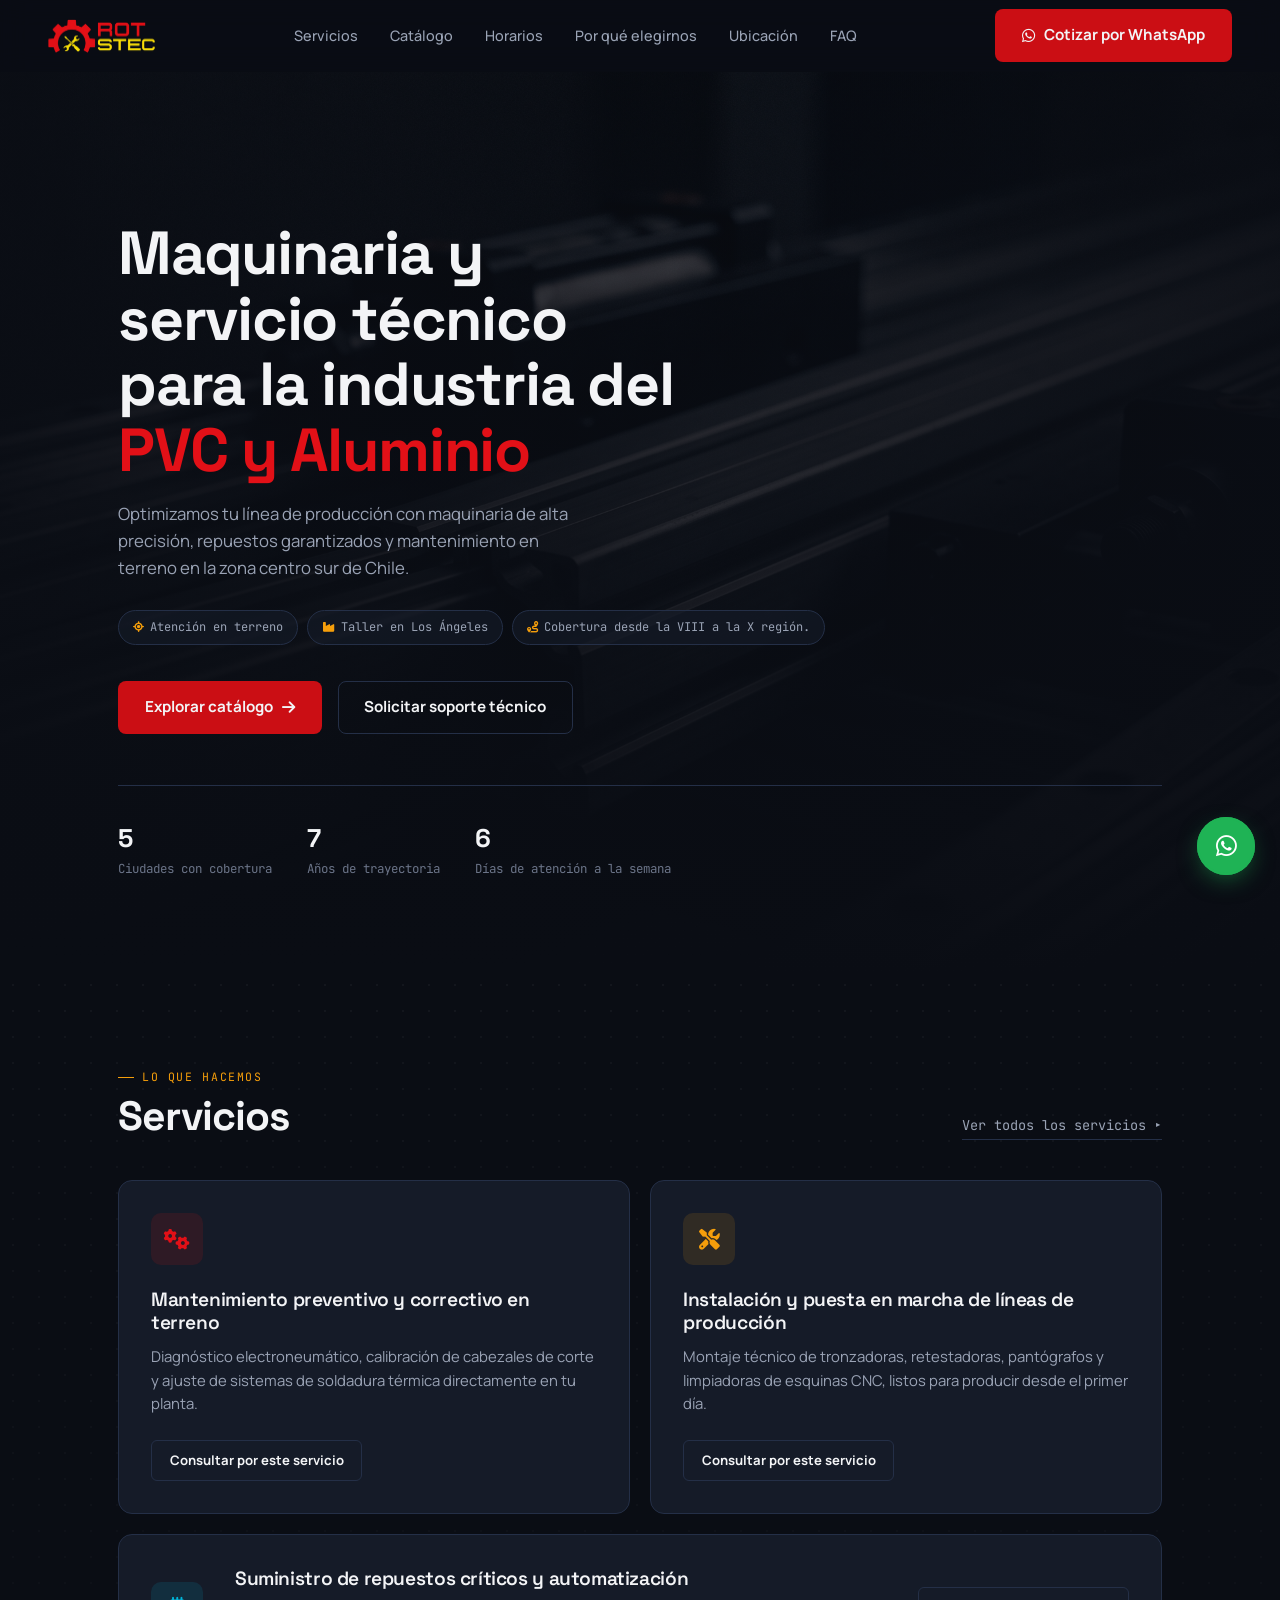
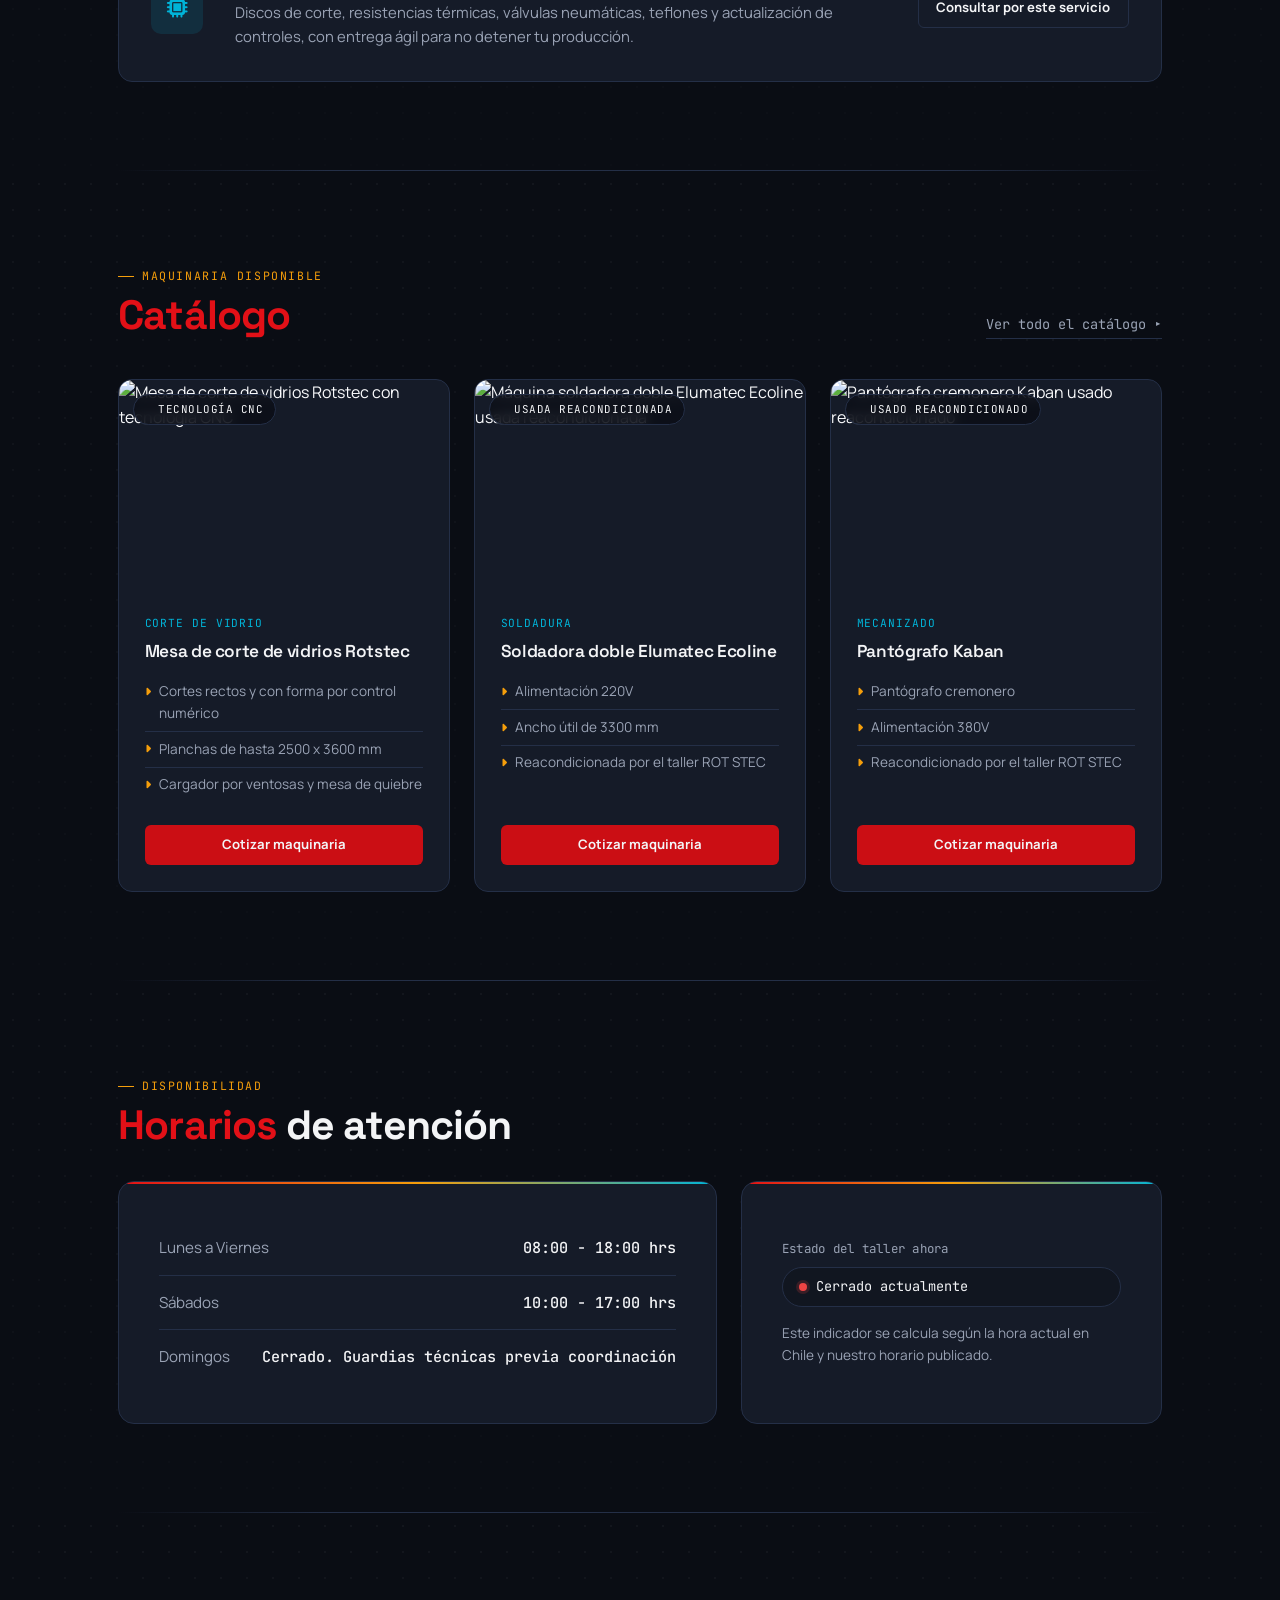
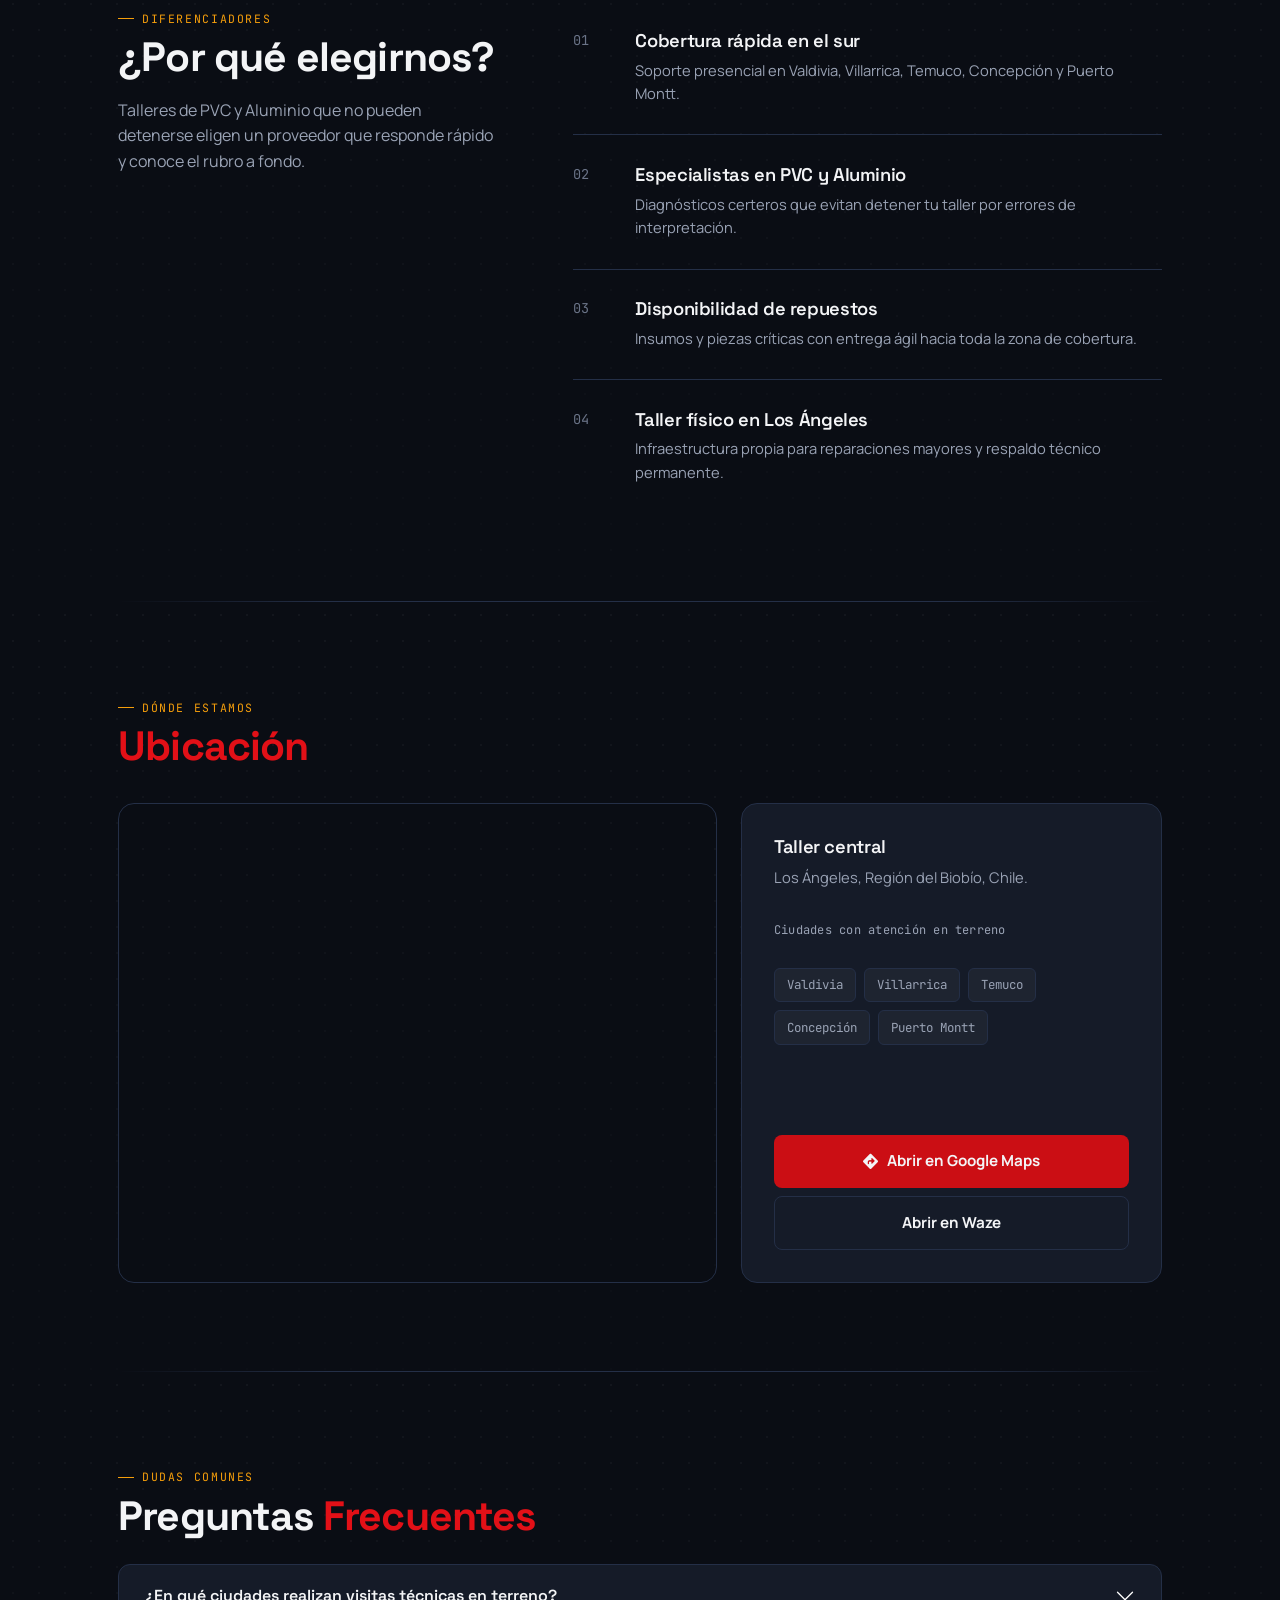
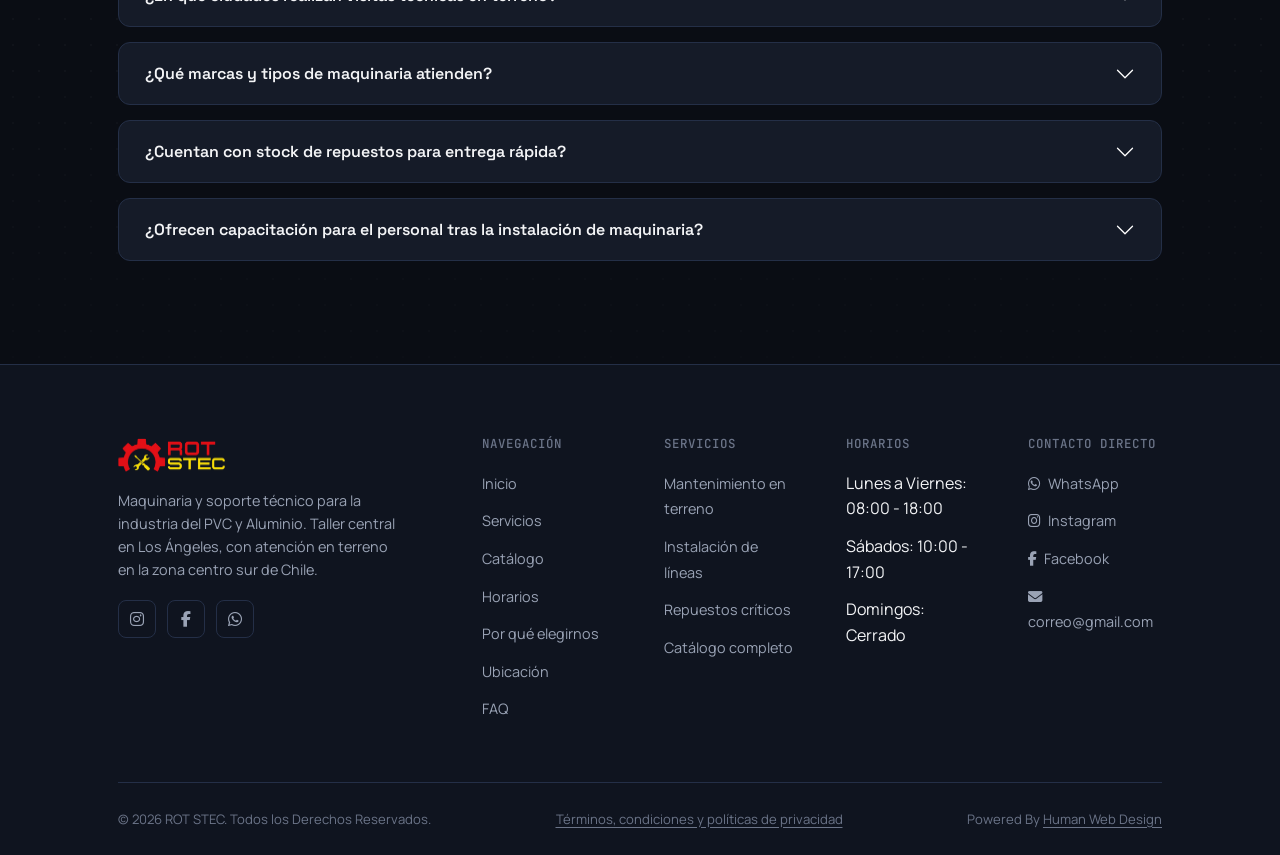
==== commit 78ce6952: "update" ====
--- a/index.html
+++ b/index.html
@@ -87,8 +87,8 @@
         <div class="hero-stat-label">Ciudades con cobertura</div>
       </div>
       <div>
-        <div class="hero-stat-num">1</div>
-        <div class="hero-stat-label">Taller central, Los Ángeles</div>
+        <div class="hero-stat-num">7</div>
+        <div class="hero-stat-label">Años de trayectoria</div>
       </div>
       <div>
         <div class="hero-stat-num">6</div>
